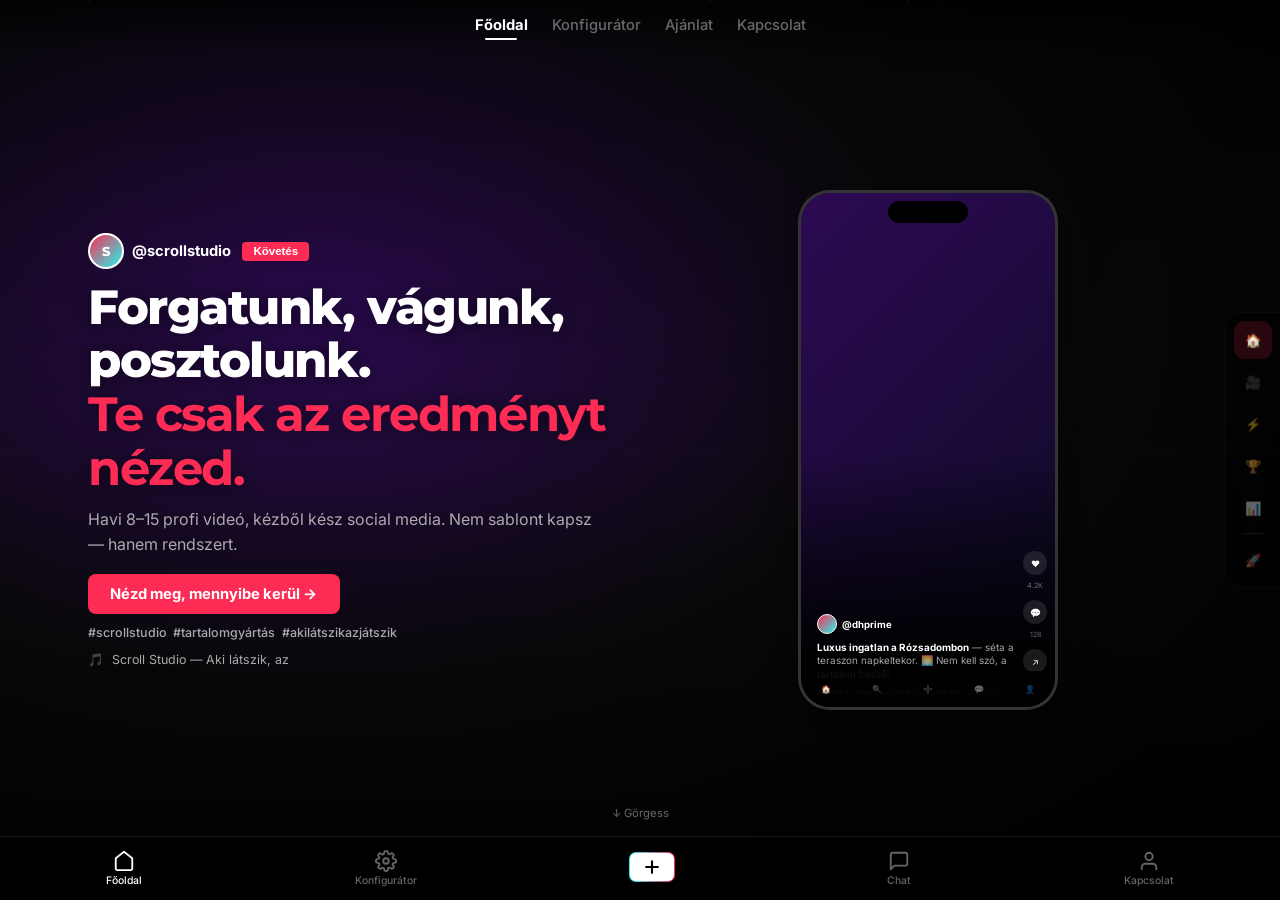
==== index.html @ 777d57e1 "Initial release — Scroll Studio TikTok-style website Full-screen vertical scroll TikTok-style UI wit" ====
<!DOCTYPE html>
<html lang="hu">
<head>
<meta charset="UTF-8">
<meta name="viewport" content="width=device-width, initial-scale=1.0, maximum-scale=1.0, user-scalable=no">
<title>Scroll Studio — Social Media Tartalomgyártás</title>
<meta name="description" content="Havi 8–15 profi videó, kézből kész social media. Nem sablont kapsz — hanem rendszert.">
<link rel="preconnect" href="https://fonts.googleapis.com">
<link href="https://fonts.googleapis.com/css2?family=Montserrat:wght@400;500;600;700;800;900&family=Inter:wght@300;400;500;600;700&display=swap" rel="stylesheet">
<link rel="stylesheet" href="/style.css">
</head>
<body>

<!-- TOP NAV -->
<div class="top-nav">
  <a class="top-tab active" href="/">Főoldal</a>
  <a class="top-tab" href="/studio/">Konfigurátor</a>
  <a class="top-tab" href="/ajanlat/">Ajánlat</a>
  <a class="top-tab" href="/kapcsolat/">Kapcsolat</a>
</div>

<!-- RIGHT NAV -->
<div class="right-nav" id="rightNav">
  <div class="rnav-item active" data-s="0" data-tip="Főoldal">🏠</div>
  <div class="rnav-item" data-s="1" data-tip="Szolgáltatások">🎥</div>
  <div class="rnav-item" data-s="2" data-tip="Hogyan működik">⚡</div>
  <div class="rnav-item" data-s="3" data-tip="Referenciák">🏆</div>
  <div class="rnav-item" data-s="4" data-tip="Számok">📊</div>
  <div class="rnav-sep"></div>
  <div class="rnav-item" data-s="5" data-tip="Indulj el">🚀</div>
</div>
<div class="rnav-tooltip" id="tooltip"></div>

<!-- FEED -->
<div class="feed" id="feed">

  <!-- HERO -->
  <div class="slide slide--hero">
    <div class="slide-bg"><div class="particles"></div></div>
    <div class="slide-content">
      <div class="text-col">
        <div class="author"><div class="author-avatar">S</div><span class="author-name">@scrollstudio</span><button class="author-follow">Követés</button></div>
        <div class="slide-text">
          <h2>Forgatunk, vágunk, posztolunk.<br><span class="hl">Te csak az eredményt nézed.</span></h2>
          <p>Havi 8–15 profi videó, kézből kész social media. Nem sablont kapsz — hanem rendszert.</p>
        </div>
        <a href="/studio/" class="slide-cta">Nézd meg, mennyibe kerül →</a>
        <div class="slide-tags"><span>#scrollstudio</span> <span>#tartalomgyártás</span> <span>#akilátszikazjátszik</span></div>
        <div class="slide-music">🎵 <div class="marquee"><span>Scroll Studio — Aki látszik, az játszik. ✨</span></div></div>
      </div>
      <div class="visual-col">
        <div class="phone-glow"></div>
        <div class="phone">
          <div class="phone-screen">
            <div class="phone-feed">
              <div class="phone-post phone-post--1">
                <div class="pp-actions"><div class="pp-action">❤️</div><div class="pp-action-count">4.2K</div><div class="pp-action">💬</div><div class="pp-action-count">128</div><div class="pp-action">↗️</div></div>
                <div class="pp-author"><div class="pp-avatar"></div><span class="pp-name">@dhprime</span></div>
                <div class="pp-text"><strong>Luxus ingatlan a Rózsadombon</strong> — séta a teraszon napkeltekor. 🌅 Nem kell szó, a tartalom beszél.</div>
                <div class="pp-tags">#ingatlan #luxuslakás #budapest #scrollstudio</div>
              </div>
              <div class="phone-post phone-post--2">
                <div class="pp-actions"><div class="pp-action">❤️</div><div class="pp-action-count">2.8K</div><div class="pp-action">💬</div><div class="pp-action-count">84</div><div class="pp-action">↗️</div></div>
                <div class="pp-author"><div class="pp-avatar"></div><span class="pp-name">@akademiaplusz</span></div>
                <div class="pp-text"><strong>Új szak indul szeptemberben!</strong> 🎓 47 jelentkező az első hónapban — a videók hozták.</div>
                <div class="pp-tags">#oktatás #felvételi #socialmedia</div>
              </div>
              <div class="phone-post phone-post--3">
                <div class="pp-actions"><div class="pp-action">❤️</div><div class="pp-action-count">5.1K</div><div class="pp-action">💬</div><div class="pp-action-count">210</div><div class="pp-action">↗️</div></div>
                <div class="pp-author"><div class="pp-avatar"></div><span class="pp-name">@scrollstudio</span></div>
                <div class="pp-text"><strong>Így készül egy heti 10 videós csomag</strong> 🎬 Forgatás reggel, vágás délután, poszt este. Rendszer.</div>
                <div class="pp-tags">#behindthescenes #tartalomgyártás</div>
              </div>
            </div>
          </div>
          <div class="phone-bar"><span class="act">🏠</span><span>🔍</span><span>➕</span><span>💬</span><span>👤</span></div>
        </div>
      </div>
    </div>
    <div class="scroll-hint"><span>↓ Görgess</span></div>
  </div>

  <!-- SERVICES -->
  <div class="slide slide--svc">
    <div class="slide-bg"><div class="particles"></div></div>
    <div class="slide-content single-col">
      <div class="text-col">
        <div class="author"><div class="author-avatar">S</div><span class="author-name">@scrollstudio</span></div>
        <div class="slide-text">
          <h2>Ami máshol 3 hét,<br><span class="hl">az nálunk 3 nap.</span></h2>
          <p>Három fókuszált szolgáltatás, egy cél: mérhető eredmény a social médiádon.</p>
        </div>
        <div class="svc-row">
          <div class="svc-card"><span class="icon">🎥</span><h4>Short-form videók</h4><p>Reels, TikTok, Shorts — havi 8–15 profi videó, kész posztolásra.</p></div>
          <div class="svc-card"><span class="icon">📱</span><h4>Social media kezelés</h4><p>Posztolás, story-k, carousel-ök, community kezelés — te nem nyúlsz hozzá.</p></div>
          <div class="svc-card"><span class="icon">📈</span><h4>Hirdetéskezelés</h4><p>Meta, Google, TikTok Ads — célzott kampányok, amik leadet hoznak, nem lájkot.</p></div>
        </div>
        <a href="/studio/" class="slide-cta">Megnézem az árakat →</a>
      </div>
    </div>
  </div>

  <!-- HOW IT WORKS -->
  <div class="slide slide--how">
    <div class="slide-bg"><div class="particles"></div></div>
    <div class="slide-content">
      <div class="text-col">
        <div class="author"><div class="author-avatar">S</div><span class="author-name">@scrollstudio</span></div>
        <div class="slide-text">
          <h2>Nem csomagot vásárolsz —<br><span class="gld">rendszert konfigurálsz.</span></h2>
          <p>Három lépés, és már dolgozunk is. Semmi felesleges kör.</p>
        </div>
        <div class="steps-list">
          <div class="step-row"><div class="step-num">1</div><div><h4>Válaszolj 5 kérdésre</h4><p>Iparág, cél, büdzsé — megértjük, mire van szükséged.</p></div></div>
          <div class="step-row"><div class="step-num">2</div><div><h4>Állítsd össze a csomagod</h4><p>Videó, platformok, extrák — az ár valós időben frissül.</p></div></div>
          <div class="step-row"><div class="step-num">3</div><div><h4>Indulunk 1 héten belül</h4><p>Kickoff, forgatás, és megy a tartalom. 24 órán belül hívunk.</p></div></div>
        </div>
        <a href="/studio/" class="slide-cta">Indulok →</a>
      </div>
      <div class="visual-col">
        <div class="phone-glow"></div>
        <div class="phone">
          <div class="phone-screen">
            <div class="phone-feed" style="animation-delay:-4s">
              <div class="phone-post phone-post--2">
                <div class="pp-author"><div class="pp-avatar"></div><span class="pp-name">@scrollstudio</span></div>
                <div class="pp-text"><strong>1. lépés:</strong> Kitöltöd a profilt — 5 kérdés, 1 perc. Mi megértjük az igényed.</div>
                <div class="pp-tags">📋 Iparág · Cél · Büdzsé</div>
              </div>
              <div class="phone-post phone-post--3">
                <div class="pp-author"><div class="pp-avatar"></div><span class="pp-name">@scrollstudio</span></div>
                <div class="pp-text"><strong>2. lépés:</strong> Összerakod a csomagod. Videó, platformok, extrák — az ár azonnal frissül.</div>
                <div class="pp-tags">⚙️ Konfigurátor · Valós idejű ár</div>
              </div>
              <div class="phone-post phone-post--1">
                <div class="pp-author"><div class="pp-avatar"></div><span class="pp-name">@scrollstudio</span></div>
                <div class="pp-text"><strong>3. lépés:</strong> Kickoff, forgatás, és 1 héten belül megy a tartalom. 24 órán belül hívunk.</div>
                <div class="pp-tags">🚀 Indulás · 1 hét</div>
              </div>
            </div>
          </div>
          <div class="phone-bar"><span class="act">🏠</span><span>🔍</span><span>➕</span><span>💬</span><span>👤</span></div>
        </div>
      </div>
    </div>
  </div>

  <!-- REFERENCES -->
  <div class="slide slide--refs">
    <div class="slide-bg"><div class="particles"></div></div>
    <div class="slide-content">
      <div class="text-col">
        <div class="author"><div class="author-avatar">S</div><span class="author-name">@scrollstudio</span></div>
        <div class="slide-text">
          <h2>Az ügyfeleink mondják,<br><span class="hl">nem mi.</span></h2>
          <p>Eredmény, nem prezentáció. Nézd meg, kivel dolgoztunk.</p>
        </div>
        <div class="refs-list">
          <div class="ref-card"><div class="name">DH Prime</div><p>Luxus ingatlan tartalom — organikus jelenlét felépítése a semmiből.</p></div>
          <div class="ref-card"><div class="name">Akadémia Plusz</div><p>Jelentkezői érdeklődés generálás social médián.</p></div>
          <div class="ref-card"><div class="name">DH Istenhegyi</div><p>Csapat pozicionálás és online jelenlét a budai piacon.</p></div>
        </div>
      </div>
      <div class="visual-col">
        <div class="phone-glow"></div>
        <div class="phone">
          <div class="phone-screen">
            <div class="phone-feed" style="animation-delay:-8s">
              <div class="phone-post phone-post--1">
                <div class="pp-actions"><div class="pp-action">❤️</div><div class="pp-action-count">3.1K</div></div>
                <div class="pp-author"><div class="pp-avatar"></div><span class="pp-name">@dhprime</span></div>
                <div class="pp-text"><strong>DH Prime</strong> — "Organikus jelenlét a semmiből. 3 hónap, 3x több elérés." 🏠✨</div>
                <div class="pp-tags">#ingatlan #eredmény #scrollstudio</div>
              </div>
              <div class="phone-post phone-post--2">
                <div class="pp-actions"><div class="pp-action">❤️</div><div class="pp-action-count">1.8K</div></div>
                <div class="pp-author"><div class="pp-avatar"></div><span class="pp-name">@akademiaplusz</span></div>
                <div class="pp-text"><strong>Akadémia Plusz</strong> — "47 jelentkező 30 nap alatt a Meta Ads kampányból." 🎓📈</div>
                <div class="pp-tags">#oktatás #lead #metaads</div>
              </div>
              <div class="phone-post phone-post--3">
                <div class="pp-actions"><div class="pp-action">❤️</div><div class="pp-action-count">2.4K</div></div>
                <div class="pp-author"><div class="pp-avatar"></div><span class="pp-name">@dhistenhegyi</span></div>
                <div class="pp-text"><strong>DH Istenhegyi</strong> — "A csapat pozicionálás teljesen átalakította a budai piacunkat." 🏢</div>
                <div class="pp-tags">#brand #pozicionálás #budapest</div>
              </div>
            </div>
          </div>
          <div class="phone-bar"><span class="act">🏠</span><span>🔍</span><span>➕</span><span>💬</span><span>👤</span></div>
        </div>
      </div>
    </div>
  </div>

  <!-- STATS -->
  <div class="slide slide--stats">
    <div class="slide-bg"><div class="particles"></div></div>
    <div class="slide-content single-col">
      <div class="text-col">
        <div class="author"><div class="author-avatar">S</div><span class="author-name">@scrollstudio</span></div>
        <div class="slide-text"><h2>Mérhető eredmény,<br><span class="hl">nem prezentáció.</span></h2></div>
        <div class="stats-row">
          <div class="stat-box"><div class="num" data-target="3" data-suffix="">0</div><div class="label">Aktív ügyfél</div></div>
          <div class="stat-box"><div class="num" data-target="50" data-suffix="+">0</div><div class="label">Legyártott videó</div></div>
          <div class="stat-box"><div class="num" data-target="3" data-suffix="">0</div><div class="label">Szolgáltatás</div></div>
          <div class="stat-box"><div class="num" data-target="6" data-suffix=" fő">0</div><div class="label">Csapat</div></div>
        </div>
        <a href="/studio/" class="slide-cta">Megnézem az árakat →</a>
      </div>
    </div>
  </div>

  <!-- CTA -->
  <div class="slide slide--cta">
    <div class="slide-bg"><div class="particles"></div></div>
    <div class="slide-content">
      <div class="text-col">
        <div class="author"><div class="author-avatar">S</div><span class="author-name">@scrollstudio</span></div>
        <div class="slide-text">
          <h2>Nézd meg mennyibe kerül<br><span class="hl">a te csomagod.</span></h2>
          <p>2 perc, 4 lépés — és megtudod, mennyibe kerül a te social media csomagod. Nem kötelez semmire.</p>
        </div>
        <div style="display:flex;gap:0.5rem;flex-wrap:wrap;margin-top:0.8rem">
          <a href="/studio/" class="slide-cta">Árajánlat 2 perc alatt →</a>
          <a href="/kapcsolat/" class="slide-cta" style="background:transparent;border:1px solid rgba(255,255,255,0.2)">Ingyenes konzultáció</a>
        </div>
        <div class="slide-tags"><span>#akilátszikazjátszik</span> <span>#konfigurátor</span> <span>#indulunk</span></div>
        <div class="slide-music">🎵 <div class="marquee"><span>Scroll Studio — Aki látszik, az játszik. ✨</span></div></div>
      </div>
      <div class="visual-col">
        <div class="phone-glow"></div>
        <div class="phone">
          <div class="phone-screen">
            <div class="phone-feed" style="animation-delay:-2s">
              <div class="phone-post phone-post--3">
                <div class="pp-actions"><div class="pp-action">❤️</div><div class="pp-action-count">8.4K</div></div>
                <div class="pp-author"><div class="pp-avatar"></div><span class="pp-name">@scrollstudio</span></div>
                <div class="pp-text"><strong>Ez lehetne a te feedet</strong> is. 🎯 Havi 8–15 profi videó, kész stratégia, mérhető eredmény.</div>
                <div class="pp-tags">#nézd_meg_az_árakat #2_perc</div>
              </div>
              <div class="phone-post phone-post--1">
                <div class="pp-author"><div class="pp-avatar"></div><span class="pp-name">@scrollstudio</span></div>
                <div class="pp-text"><strong>250 000 Ft/hó-tól</strong> — profi videók, kész social media. Nem sablont kapsz, hanem rendszert.</div>
                <div class="pp-tags">#vállalkozóbarát_ár #rendszer</div>
              </div>
              <div class="phone-post phone-post--2">
                <div class="pp-author"><div class="pp-avatar"></div><span class="pp-name">@scrollstudio</span></div>
                <div class="pp-text"><strong>Az ügyfeleink 70%-a</strong> a Növekedés csomagot választja. Te melyiket választod? ⚡</div>
                <div class="pp-tags">#konfigurátor #indulunk</div>
              </div>
            </div>
          </div>
          <div class="phone-bar"><span class="act">🏠</span><span>🔍</span><span>➕</span><span>💬</span><span>👤</span></div>
        </div>
      </div>
    </div>
  </div>

</div>

<!-- BOTTOM NAV -->
<div class="bottom-nav">
  <a class="bnav active" href="/"><svg viewBox="0 0 24 24" stroke-linecap="round" stroke-linejoin="round"><path d="M3 9l9-7 9 7v11a2 2 0 01-2 2H5a2 2 0 01-2-2z"/></svg><span>Főoldal</span></a>
  <a class="bnav" href="/studio/"><svg viewBox="0 0 24 24" stroke-linecap="round" stroke-linejoin="round"><circle cx="12" cy="12" r="3"/><path d="M19.4 15a1.65 1.65 0 00.33 1.82l.06.06a2 2 0 01-2.83 2.83l-.06-.06a1.65 1.65 0 00-1.82-.33 1.65 1.65 0 00-1 1.51V21a2 2 0 01-4 0v-.09A1.65 1.65 0 009 19.4a1.65 1.65 0 00-1.82.33l-.06.06a2 2 0 01-2.83-2.83l.06-.06A1.65 1.65 0 004.68 15a1.65 1.65 0 00-1.51-1H3a2 2 0 010-4h.09A1.65 1.65 0 004.6 9a1.65 1.65 0 00-.33-1.82l-.06-.06a2 2 0 012.83-2.83l.06.06A1.65 1.65 0 009 4.68a1.65 1.65 0 001-1.51V3a2 2 0 014 0v.09a1.65 1.65 0 001 1.51 1.65 1.65 0 001.82-.33l.06-.06a2 2 0 012.83 2.83l-.06.06A1.65 1.65 0 0019.4 9a1.65 1.65 0 001.51 1H21a2 2 0 010 4h-.09a1.65 1.65 0 00-1.51 1z"/></svg><span>Konfigurátor</span></a>
  <a class="bnav" href="/studio/"><div class="nav-create"><svg viewBox="0 0 24 24" stroke-linecap="round" stroke-linejoin="round"><line x1="12" y1="5" x2="12" y2="19"/><line x1="5" y1="12" x2="19" y2="12"/></svg></div><span></span></a>
  <a class="bnav" href="#" onclick="toggleChat();return false"><svg viewBox="0 0 24 24" stroke-linecap="round" stroke-linejoin="round"><path d="M21 15a2 2 0 01-2 2H7l-4 4V5a2 2 0 012-2h14a2 2 0 012 2z"/></svg><span>Chat</span></a>
  <a class="bnav" href="/kapcsolat/"><svg viewBox="0 0 24 24" stroke-linecap="round" stroke-linejoin="round"><path d="M20 21v-2a4 4 0 00-4-4H8a4 4 0 00-4 4v2"/><circle cx="12" cy="7" r="4"/></svg><span>Kapcsolat</span></a>
</div>

<!-- CHAT -->
<div class="chat-ov" id="chatOv">
  <div class="chat-box">
    <div class="chat-hd"><div style="display:flex;align-items:center;gap:0.5rem"><div style="width:30px;height:30px;border-radius:50%;background:linear-gradient(135deg,var(--pink),var(--cyan));display:flex;align-items:center;justify-content:center;font-weight:800;font-size:0.7rem">S</div><div><div style="font-weight:700;font-size:0.85rem">Scroll Asszisztens</div><div style="font-size:0.68rem;color:var(--text-dim)">● Online</div></div></div><button onclick="toggleChat()" style="background:none;border:none;color:var(--text-dim);font-size:1.2rem;cursor:pointer">✕</button></div>
    <div class="chat-msgs" id="cmsgs"><div class="chat-m bot"><div class="chat-b">Szia! 👋 Segítek összerakni a social media csomagodat. Mondd el, mire van szükséged!</div></div></div>
    <div class="chat-q" id="cq"><button onclick="sq('Videós tartalmat szeretnék')">🎥 Videó</button><button onclick="sq('Social media kezelést keresek')">📱 Social</button><button onclick="sq('Hirdetéskezelés érdekel')">📈 Hirdetés</button><button onclick="sq('Segíts!')">🤔 Segíts!</button></div>
    <div class="chat-input-row"><input type="text" id="ci" placeholder="Írd le, miben segíthetek..." onkeydown="if(event.key==='Enter')sm()"><button onclick="sm()"><svg width="16" height="16" viewBox="0 0 24 24" fill="none" stroke="currentColor" stroke-width="2"><line x1="22" y1="2" x2="11" y2="13"/><polygon points="22 2 15 22 11 13 2 9 22 2"/></svg></button></div>
  </div>
</div>

<script>
// Particles
document.querySelectorAll('.particles').forEach(c=>{for(let i=0;i<7;i++){const p=document.createElement('div');p.className='particle';p.style.left=Math.random()*100+'%';p.style.animationDuration=(10+Math.random()*14)+'s';p.style.animationDelay=Math.random()*12+'s';const s=1.5+Math.random()*2.5;p.style.width=p.style.height=s+'px';c.appendChild(p)}});

// Nav
const feed=document.getElementById('feed'),slides=[...document.querySelectorAll('.slide')],tooltip=document.getElementById('tooltip');
function go(i){slides[i]&&slides[i].scrollIntoView({behavior:'smooth'})}
document.querySelectorAll('.rnav-item[data-s]').forEach(el=>{el.addEventListener('click',()=>go(parseInt(el.dataset.s)))});
document.querySelectorAll('.rnav-item[data-tip]').forEach(el=>{el.addEventListener('mouseenter',()=>{const r=el.getBoundingClientRect();tooltip.textContent=el.dataset.tip;tooltip.style.top=(r.top+r.height/2-12)+'px';tooltip.style.right=(window.innerWidth-r.left+8)+'px';tooltip.style.left='auto';tooltip.classList.add('show')});el.addEventListener('mouseleave',()=>tooltip.classList.remove('show'))});
let raf=null;
feed.addEventListener('scroll',()=>{if(raf)return;raf=requestAnimationFrame(()=>{const idx=Math.round(feed.scrollTop/window.innerHeight);document.querySelectorAll('.rnav-item[data-s]').forEach(n=>n.classList.toggle('active',parseInt(n.dataset.s)===idx));raf=null})},{passive:true});

// Counters
const cObs=new IntersectionObserver(es=>{es.forEach(e=>{if(e.isIntersecting){const el=e.target,t=parseFloat(el.dataset.target),s=el.dataset.suffix||'',d=1500,st=performance.now();(function tick(n){const p=Math.min((n-st)/d,1);el.textContent=Math.floor((1-Math.pow(1-p,4))*t)+s;if(p<1)requestAnimationFrame(tick)})(st);cObs.unobserve(el)}})},{threshold:0.5,root:feed});
document.querySelectorAll('.num[data-target]').forEach(e=>cObs.observe(e));

// Chat
function toggleChat(){document.getElementById('chatOv').classList.toggle('open')}
const cmsgs=document.getElementById('cmsgs');let cs=0;
function am(t,tp){const d=document.createElement('div');d.className='chat-m '+tp;d.innerHTML='<div class="chat-b">'+t+'</div>';cmsgs.appendChild(d);cmsgs.scrollTop=cmsgs.scrollHeight}
function br(t){setTimeout(()=>am(t,'bot'),600)}
function setQ(bs){setTimeout(()=>{document.getElementById('cq').innerHTML=bs.map(b=>`<button onclick="sq('${b.replace(/'/g,"\\'")}')">${b}</button>`).join('')},700)}
function sq(t){am(t,'usr');pc(t)}
function sm(){const v=document.getElementById('ci').value.trim();if(!v)return;document.getElementById('ci').value='';am(v,'usr');pc(v)}
function pc(m){const l=m.toLowerCase();
if(cs===0){cs=1;br('Melyik iparágban dolgozol? 🎯');setQ(['Ingatlan','Szépség','Vendéglátás','Fitness','Webshop','Szolgáltató']);return}
if(cs===1){cs=2;br(m+' — szuper! Mi a legfontosabb célod most?');setQ(['Több ügyfelet','Brand építés','Értékesítés']);return}
if(cs===2){cs=3;br('Milyen havi büdzséban gondolkozol?');setQ(['250K alatt','250–400K','400K felett']);return}
if(cs===3){cs=4;if(l.includes('alatt'))br('🎥 <strong>Alap</strong>: 8 videó/hó — <strong>250 000 Ft/hó</strong>.');else if(l.includes('felett'))br('🎥 <strong>Pro/Ultra</strong>: 12–15 videó/hó — <strong>400–500K Ft/hó</strong>.');else br('🎥 <strong>Standard</strong>: 10 videó/hó — <strong>320 000 Ft/hó</strong>.');setQ(['Konfigurátor megnyitása','Visszahívást kérek']);return}
if(cs>=4){if(l.includes('konfigurátor')||l.includes('megnyit')){toggleChat();window.location.href='/studio/'}else if(l.includes('visszahív')){toggleChat();window.location.href='/kapcsolat/'}else{br('Válaszd ki! 👇');setQ(['Konfigurátor megnyitása','Visszahívást kérek'])}}}
</script>
</body>
</html>
---- style.css ----
/* ============================================
   SCROLL STUDIO — TikTok-style UI (shared)
   ============================================ */

*, *::before, *::after { margin: 0; padding: 0; box-sizing: border-box; }

:root {
  --bg: #000; --surface: #121212; --border: rgba(255,255,255,0.08);
  --text: #fff; --text-sec: rgba(255,255,255,0.65); --text-dim: rgba(255,255,255,0.4);
  --pink: #FE2C55; --cyan: #25F4EE; --gold: #C8A96E;
  --font: 'Inter', sans-serif; --font-d: 'Montserrat', sans-serif;
}

html { background: #000; color: #fff; font-family: var(--font); overflow: hidden; height: 100%; color-scheme: dark; }
body { height: 100%; overflow: hidden; }
::selection { background: var(--pink); color: #fff; }

/* Feed */
.feed { height: 100vh; overflow-y: scroll; scroll-snap-type: y mandatory; -webkit-overflow-scrolling: touch; scrollbar-width: none; }
.feed::-webkit-scrollbar { display: none; }

/* Slide */
.slide { height: 100vh; width: 100%; position: relative; scroll-snap-align: start; display: flex; align-items: center; justify-content: center; overflow: hidden; will-change: scroll-position; }
.slide--cfg, .slide--contact { overflow-y: auto; overflow-x: hidden; align-items: flex-start; scrollbar-width: none; }
.slide--cfg::-webkit-scrollbar, .slide--contact::-webkit-scrollbar { display: none; }
.slide-bg { position: absolute; inset: 0; z-index: 0; }
.slide-bg::after { content: ''; position: absolute; inset: 0; background: linear-gradient(to top, rgba(0,0,0,0.6) 0%, rgba(0,0,0,0.15) 30%, transparent 50%, rgba(0,0,0,0.3) 100%); }

/* Backgrounds */
.slide--hero .slide-bg    { background: radial-gradient(ellipse at 25% 35%, #2d0a54 0%, #0a0a0a 45%, #000 100%); }
.slide--svc .slide-bg     { background: radial-gradient(ellipse at 75% 55%, #0a2040 0%, #000 50%); }
.slide--how .slide-bg     { background: radial-gradient(ellipse at 50% 25%, #2a1800 0%, #000 50%); }
.slide--refs .slide-bg    { background: radial-gradient(ellipse at 25% 65%, #0a2010 0%, #000 50%); }
.slide--stats .slide-bg   { background: radial-gradient(ellipse at 65% 45%, #250030 0%, #000 50%); }
.slide--cfg .slide-bg     { background: radial-gradient(ellipse at 40% 50%, #0c0c28 0%, #000 55%); }
.slide--contact .slide-bg { background: radial-gradient(ellipse at 55% 45%, #2a0a00 0%, #000 50%); }
.slide--cta .slide-bg     { background: radial-gradient(ellipse at 50% 50%, #200a00 0%, #000 60%); }

/* SVG illustrations */
.slide-svg { position: absolute; z-index: 0; opacity: 0.12; pointer-events: none; }
.svg-stepnum { top: 50%; right: 5%; transform: translateY(-50%); font-family: var(--font-d); font-weight: 900; font-size: 25rem; line-height: 1; color: rgba(255,255,255,0.05); pointer-events: none; z-index: 0; position: absolute; }
.svg-envelope { top: 10%; right: 5%; width: 300px; height: 250px; animation: svgFloat 8s ease-in-out infinite; animation-delay: -4s; }

@keyframes svgFloat { 0%,100%{transform:translateY(0)} 50%{transform:translateY(-15px)} }
@keyframes svgPulse { 0%,100%{opacity:0.07} 50%{opacity:0.12} }
.draw-line { stroke-dasharray: 300; stroke-dashoffset: 300; animation: drawIn 2s ease forwards; }
@keyframes drawIn { to{stroke-dashoffset:0} }

/* Particles */
.particles { position: absolute; inset: 0; overflow: hidden; z-index: 0; }
.particle { position: absolute; border-radius: 50%; background: rgba(255,255,255,0.15); animation: pfloat linear infinite; will-change: transform; }
@keyframes pfloat { 0%{transform:translateY(100vh) scale(0);opacity:0} 10%{opacity:1} 90%{opacity:1} 100%{transform:translateY(-10vh) scale(1);opacity:0} }

/* Content — two column layout */
.slide-content { position: relative; z-index: 2; padding: 3rem; width: 100%; max-width: 1200px; display: grid; grid-template-columns: 1fr 1fr; gap: 3rem; align-items: center; }
.slide-content .text-col { }
.slide-content .visual-col svg { width: 100%; max-width: 380px; height: auto; opacity: 0.5; filter: drop-shadow(0 0 40px rgba(254,44,85,0.1)); }

/* ===== PHONE MOCKUP ===== */
.phone {
  width: 260px;
  height: 520px;
  border-radius: 32px;
  border: 3px solid rgba(255,255,255,0.15);
  background: #111;
  position: relative;
  overflow: hidden;
  box-shadow: 0 20px 60px rgba(0,0,0,0.5), inset 0 0 0 1px rgba(255,255,255,0.05);
  flex-shrink: 0;
}

.phone::before {
  content: '';
  position: absolute;
  top: 8px;
  left: 50%;
  transform: translateX(-50%);
  width: 80px;
  height: 22px;
  background: #000;
  border-radius: 12px;
  z-index: 10;
}

.phone-screen {
  position: absolute;
  top: 0; left: 0; right: 0; bottom: 0;
  overflow: hidden;
  border-radius: 29px;
}

/* Scrolling feed inside phone */
.phone-feed {
  display: flex;
  flex-direction: column;
  animation: phoneFeedScroll 12s ease-in-out infinite;
}

@keyframes phoneFeedScroll {
  0%, 20%  { transform: translateY(0); }
  30%, 50% { transform: translateY(-33.33%); }
  60%, 80% { transform: translateY(-66.66%); }
  90%, 100% { transform: translateY(0); }
}

.phone-post {
  min-height: 520px;
  padding: 2.5rem 1rem 1rem;
  display: flex;
  flex-direction: column;
  justify-content: flex-end;
  position: relative;
}

.phone-post--1 { background: linear-gradient(to top, #000 10%, transparent 50%), linear-gradient(135deg, #2d0a54, #0a0a20); }
.phone-post--2 { background: linear-gradient(to top, #000 10%, transparent 50%), linear-gradient(135deg, #0a2040, #000a1a); }
.phone-post--3 { background: linear-gradient(to top, #000 10%, transparent 50%), linear-gradient(135deg, #1a1000, #0a0800); }

.phone-post .pp-author {
  display: flex;
  align-items: center;
  gap: 0.3rem;
  margin-bottom: 0.4rem;
}

.phone-post .pp-avatar {
  width: 20px; height: 20px; border-radius: 50%;
  background: linear-gradient(135deg, var(--pink), var(--cyan));
  border: 1.5px solid #fff;
}

.phone-post .pp-name { font-size: 0.6rem; font-weight: 700; }

.phone-post .pp-text { font-size: 0.62rem; color: var(--text-sec); line-height: 1.4; margin-bottom: 0.3rem; }
.phone-post .pp-text strong { color: #fff; }

.phone-post .pp-tags { font-size: 0.52rem; color: var(--text-dim); }

.phone-post .pp-actions {
  position: absolute;
  right: 0.5rem;
  bottom: 2.5rem;
  display: flex;
  flex-direction: column;
  gap: 0.6rem;
  align-items: center;
}

.phone-post .pp-action {
  width: 24px; height: 24px; border-radius: 50%;
  background: rgba(255,255,255,0.1);
  display: flex; align-items: center; justify-content: center;
  font-size: 0.55rem;
}

.phone-post .pp-action-count { font-size: 0.45rem; color: var(--text-dim); margin-top: -0.2rem; }

/* Phone bottom bar */
.phone-bar {
  position: absolute;
  bottom: 0; left: 0; right: 0;
  height: 36px;
  background: rgba(0,0,0,0.9);
  display: flex;
  justify-content: space-around;
  align-items: center;
  z-index: 5;
}

.phone-bar span {
  font-size: 0.5rem;
  color: var(--text-dim);
}

.phone-bar span.act { color: #fff; }

/* Glow behind phone */
.phone-glow {
  position: absolute;
  width: 300px; height: 300px;
  border-radius: 50%;
  background: radial-gradient(circle, rgba(254,44,85,0.08) 0%, transparent 70%);
  top: 50%; left: 50%;
  transform: translate(-50%, -50%);
  z-index: -1;
  filter: blur(40px);
}

.slide-content .visual-col { display: flex; align-items: center; justify-content: center; position: relative; }

/* Single column fallback when no visual */
.slide-content.single-col { grid-template-columns: 1fr; max-width: 1000px; }
.slide-content.single-col .text-col { text-align: left; }

.stat-box { text-align: center; }
.author { display: flex; align-items: center; gap: 0.5rem; margin-bottom: 0.7rem; }
.author-avatar { width: 36px; height: 36px; border-radius: 50%; background: linear-gradient(135deg, var(--pink), var(--cyan)); display: flex; align-items: center; justify-content: center; font-family: var(--font-d); font-weight: 800; font-size: 0.8rem; border: 2px solid #fff; }
.author-name { font-weight: 700; font-size: 0.92rem; }
.author-follow { padding: 0.2rem 0.7rem; border-radius: 4px; background: var(--pink); color: #fff; font-size: 0.72rem; font-weight: 700; border: none; cursor: pointer; margin-left: 0.2rem; transition: transform 0.2s; }
.author-follow:hover { transform: scale(1.05); }
.slide-text h2 { font-family: var(--font-d); font-size: clamp(1.8rem, 5.5vw, 3rem); font-weight: 800; line-height: 1.12; letter-spacing: -0.03em; margin-bottom: 0.7rem; text-shadow: 0 2px 20px rgba(0,0,0,0.6); }
.slide-text p { font-size: 1rem; color: var(--text-sec); line-height: 1.6; max-width: 520px; text-shadow: 0 1px 10px rgba(0,0,0,0.5); }
.hl { color: var(--pink); font-weight: 700; }
.gld { color: var(--gold); font-weight: 700; }
.slide-cta { display: inline-flex; align-items: center; gap: 0.4rem; margin-top: 1rem; padding: 0.7rem 1.4rem; border-radius: 8px; background: var(--pink); color: #fff; font-size: 0.92rem; font-weight: 700; text-decoration: none; transition: all 0.3s; cursor: pointer; }
.slide-cta:hover { transform: translateY(-2px); box-shadow: 0 6px 20px rgba(254,44,85,0.4); }
.slide-tags { display: flex; gap: 0.4rem; flex-wrap: wrap; margin-top: 0.7rem; }
.slide-tags span { font-size: 0.78rem; color: var(--text-sec); font-weight: 500; }
.slide-music { display: flex; align-items: center; gap: 0.5rem; margin-top: 0.7rem; font-size: 0.78rem; color: var(--text-sec); }
.marquee { overflow: hidden; white-space: nowrap; width: 180px; }
.marquee span { display: inline-block; animation: marquee 10s linear infinite; }
@keyframes marquee { 0%{transform:translateX(100%)} 100%{transform:translateX(-100%)} }

/* Service cards, steps, refs, stats */
.svc-row { display: flex; gap: 0.8rem; margin-top: 1.2rem; overflow-x: auto; padding-bottom: 0.5rem; scrollbar-width: none; flex-wrap: wrap; }
.svc-row::-webkit-scrollbar { display: none; }
.svc-card { flex: 1 1 180px; min-width: 160px; padding: 1.2rem; border-radius: 14px; background: rgba(255,255,255,0.06); backdrop-filter: blur(20px); border: 1px solid rgba(255,255,255,0.08); cursor: pointer; transition: all 0.3s; }
.svc-card:hover { background: rgba(255,255,255,0.1); transform: translateY(-3px); }
.svc-card .icon { font-size: 1.8rem; margin-bottom: 0.6rem; display: block; }
.svc-card h4 { font-family: var(--font-d); font-size: 0.95rem; font-weight: 700; margin-bottom: 0.3rem; }
.svc-card p { font-size: 0.82rem; color: var(--text-sec); line-height: 1.5; }
.steps-list { margin-top: 1.2rem; display: flex; flex-direction: column; gap: 0.9rem; }
.step-row { display: flex; align-items: flex-start; gap: 0.8rem; }
.step-num { width: 36px; height: 36px; border-radius: 50%; background: var(--pink); display: flex; align-items: center; justify-content: center; font-family: var(--font-d); font-size: 0.85rem; font-weight: 800; flex-shrink: 0; }
.step-row h4 { font-size: 1.05rem; font-weight: 700; margin-bottom: 0.15rem; }
.step-row p { font-size: 0.9rem; color: var(--text-sec); line-height: 1.5; }
.refs-list { margin-top: 1.2rem; display: flex; flex-direction: column; gap: 0.6rem; }
.ref-card { padding: 1rem 1.2rem; border-radius: 12px; background: rgba(255,255,255,0.05); border: 1px solid rgba(255,255,255,0.06); transition: all 0.3s; }
.ref-card:hover { background: rgba(255,255,255,0.08); }
.ref-card .name { font-weight: 700; font-size: 1rem; color: var(--gold); margin-bottom: 0.25rem; }
.ref-card p { font-size: 0.9rem; color: var(--text-sec); font-style: italic; line-height: 1.5; }
.stats-row { display: grid; grid-template-columns: repeat(4, 1fr); gap: 2rem; margin-top: 1.5rem; }
.stat-box .num { font-family: var(--font-d); font-size: clamp(2.5rem, 6vw, 3.5rem); font-weight: 800; background: linear-gradient(135deg, var(--pink), var(--cyan)); -webkit-background-clip: text; -webkit-text-fill-color: transparent; background-clip: text; line-height: 1; }
.stat-box .label { font-size: 0.88rem; color: var(--text-sec); margin-top: 0.2rem; }

/* Right nav */
.right-nav { position: fixed; right: 0; top: 50%; transform: translateY(-50%); z-index: 101; display: flex; flex-direction: column; align-items: center; gap: 0.25rem; padding: 0.5rem; background: rgba(0,0,0,0.35); backdrop-filter: blur(16px); border-radius: 16px 0 0 16px; border: 1px solid rgba(255,255,255,0.04); border-right: none; }
.rnav-item { width: 38px; height: 38px; border-radius: 10px; display: flex; align-items: center; justify-content: center; cursor: pointer; transition: all 0.3s; color: var(--text-dim); font-size: 0.82rem; }
.rnav-item:hover { background: rgba(255,255,255,0.08); color: #fff; }
.rnav-item.active { background: rgba(254,44,85,0.15); color: var(--pink); }
.rnav-sep { width: 22px; height: 1px; background: var(--border); margin: 0.15rem 0; }
.rnav-tooltip { position: fixed; background: rgba(0,0,0,0.9); color: #fff; font-size: 0.72rem; font-weight: 600; padding: 0.25rem 0.6rem; border-radius: 6px; white-space: nowrap; pointer-events: none; z-index: 200; opacity: 0; transition: opacity 0.2s; }
.rnav-tooltip.show { opacity: 1; }

/* Top nav */
.top-nav { position: fixed; top: 0; left: 0; right: 0; z-index: 100; display: flex; justify-content: center; align-items: center; gap: 1.5rem; padding: 1rem 1.5rem 0.8rem; background: linear-gradient(to bottom, rgba(0,0,0,0.65), transparent); }
.top-tab { font-size: 0.92rem; font-weight: 500; color: var(--text-dim); cursor: pointer; transition: all 0.3s; position: relative; padding-bottom: 0.4rem; text-decoration: none; }
.top-tab.active { color: #fff; font-weight: 700; }
.top-tab.active::after { content: ''; position: absolute; bottom: 0; left: 20%; right: 20%; height: 2.5px; background: #fff; border-radius: 2px; }

/* Bottom nav */
.bottom-nav { position: fixed; bottom: 0; left: 0; right: 0; z-index: 100; display: flex; justify-content: space-around; align-items: center; padding: 0.5rem 0 calc(0.5rem + env(safe-area-inset-bottom)); background: var(--bg); border-top: 1px solid var(--border); }
.bnav { display: flex; flex-direction: column; align-items: center; gap: 0.15rem; cursor: pointer; padding: 0.3rem 0.8rem; text-decoration: none; }
.bnav svg { width: 22px; height: 22px; stroke: var(--text-dim); fill: none; stroke-width: 2; transition: stroke 0.3s; }
.bnav span { font-size: 0.65rem; color: var(--text-dim); font-weight: 500; transition: color 0.3s; }
.bnav.active svg { stroke: #fff; }
.bnav.active span { color: #fff; }
.nav-create { width: 44px; height: 28px; border-radius: 6px; position: relative; background: #fff; display: flex; align-items: center; justify-content: center; }
.nav-create::before { content: ''; position: absolute; inset: -1px; border-radius: 7px; background: linear-gradient(90deg, var(--cyan), var(--pink)); z-index: -1; }
.nav-create svg { width: 20px; height: 20px; stroke: #000; stroke-width: 2.5; }
.scroll-hint { position: absolute; bottom: 5rem; left: 50%; transform: translateX(-50%); z-index: 3; display: flex; flex-direction: column; align-items: center; gap: 0.2rem; animation: bounce 2s infinite; }
.scroll-hint span { font-size: 0.7rem; color: var(--text-dim); }
@keyframes bounce { 0%,100%{transform:translateX(-50%) translateY(0)} 50%{transform:translateX(-50%) translateY(6px)} }

/* Configurator */
.cfg-content { position: relative; z-index: 2; padding: 3.5rem 3.5rem 9rem; width: 100%; max-width: 900px; margin: 0 auto; overflow-y: auto; max-height: none; scrollbar-width: none; }
.cfg-content::-webkit-scrollbar { display: none; }
.cfg-label { font-size: 0.78rem; text-transform: uppercase; letter-spacing: 0.15em; color: var(--pink); font-weight: 600; margin-bottom: 0.6rem; }
.cfg-title { font-family: var(--font-d); font-size: clamp(1.5rem, 4vw, 2.2rem); font-weight: 800; margin-bottom: 0.5rem; line-height: 1.15; }
.cfg-desc { font-size: 0.95rem; color: var(--text-sec); line-height: 1.55; margin-bottom: 1.4rem; max-width: 480px; }
.opts { display: grid; grid-template-columns: 1fr 1fr; gap: 0.6rem; }
.opt { padding: 1.2rem; border-radius: 12px; background: rgba(255,255,255,0.05); border: 1.5px solid rgba(255,255,255,0.06); cursor: pointer; transition: all 0.3s; position: relative; }
.opt:hover { border-color: rgba(255,255,255,0.15); }
.opt.sel { border-color: var(--pink); background: rgba(254,44,85,0.08); }
.opt .tag { position: absolute; top: -7px; right: 10px; background: var(--pink); color: #fff; font-size: 0.62rem; font-weight: 700; padding: 2px 6px; border-radius: 3px; text-transform: uppercase; }
.opt h4 { font-family: var(--font-d); font-size: 1.05rem; font-weight: 700; }
.opt .pr { color: var(--gold); font-family: var(--font-d); font-weight: 700; font-size: 1.1rem; margin-top: 0.15rem; }
.opt .dt { font-size: 0.82rem; color: var(--text-sec); margin-top: 0.2rem; }
.tones { display: grid; grid-template-columns: 1fr 1fr; gap: 0.6rem; }
.tone { padding: 1rem; border-radius: 12px; background: rgba(255,255,255,0.05); border: 1.5px solid rgba(255,255,255,0.06); cursor: pointer; transition: all 0.3s; text-align: center; }
.tone:hover { border-color: rgba(255,255,255,0.15); }
.tone.sel { border-color: var(--pink); background: rgba(254,44,85,0.08); }
.tone .em { font-size: 1.6rem; margin-bottom: 0.35rem; display: block; }
.tone h4 { font-family: var(--font-d); font-size: 0.88rem; font-weight: 700; margin-bottom: 0.15rem; }
.tone p { font-size: 0.73rem; color: var(--text-sec); line-height: 1.35; }
.cbg { margin-bottom: 1.2rem; }
.cbg-title { font-family: var(--font-d); font-size: 0.75rem; font-weight: 700; color: var(--pink); margin-bottom: 0.45rem; text-transform: uppercase; letter-spacing: 0.08em; }
.cbi { display: flex; align-items: center; justify-content: space-between; padding: 0.75rem 1rem; border-radius: 8px; background: rgba(255,255,255,0.04); border: 1px solid rgba(255,255,255,0.05); margin-bottom: 0.35rem; cursor: pointer; transition: all 0.25s; font-size: 0.85rem; }
.cbi:hover { border-color: rgba(255,255,255,0.12); }
.cbi.chk { border-color: var(--pink); background: rgba(254,44,85,0.06); }
.cbi .bx { width: 16px; height: 16px; border-radius: 4px; border: 1.5px solid rgba(255,255,255,0.15); flex-shrink: 0; margin-right: 0.7rem; display: flex; align-items: center; justify-content: center; transition: all 0.25s; }
.cbi.chk .bx { background: var(--pink); border-color: var(--pink); }
.cbi.chk .bx::after { content: '✓'; color: #fff; font-size: 0.62rem; font-weight: 700; }
.cbi .bl { flex: 1; }
.cbi .bl small { display: block; color: var(--text-dim); font-size: 0.72rem; }
.cbi .bp { color: var(--gold); font-weight: 600; font-size: 0.8rem; white-space: nowrap; margin-left: 0.4rem; }
.cbi.inc .bp { color: var(--text-dim); }
.strats { display: grid; grid-template-columns: 1fr 1fr; gap: 0.6rem; }
.strat { padding: 1.1rem; border-radius: 12px; background: rgba(255,255,255,0.05); border: 1.5px solid rgba(255,255,255,0.06); cursor: pointer; transition: all 0.3s; }
.strat:hover { border-color: rgba(255,255,255,0.15); }
.strat.sel { border-color: var(--pink); background: rgba(254,44,85,0.08); }
.strat .em { font-size: 1.3rem; margin-bottom: 0.5rem; display: block; }
.strat h4 { font-family: var(--font-d); font-size: 0.92rem; font-weight: 700; margin-bottom: 0.2rem; }
.strat p { font-size: 0.75rem; color: var(--text-sec); line-height: 1.35; }
.strat .bon { color: var(--gold); font-size: 0.75rem; font-weight: 600; margin-top: 0.35rem; display: block; }
.sum-bar { position: fixed; bottom: 3rem; left: 0; right: 0; z-index: 50; padding: 0.75rem 1.5rem; background: rgba(0,0,0,0.9); backdrop-filter: blur(20px); border-top: 1px solid rgba(255,255,255,0.08); display: flex; justify-content: space-between; align-items: center; }
.sum-label { font-size: 0.72rem; color: var(--text-dim); }
.sum-price { font-family: var(--font-d); font-weight: 800; font-size: 1.15rem; }
.sum-price span { background: linear-gradient(135deg, var(--pink), var(--cyan)); -webkit-background-clip: text; -webkit-text-fill-color: transparent; background-clip: text; }
.sum-btn { padding: 0.6rem 1.3rem; border-radius: 8px; background: var(--pink); color: #fff; border: none; font-family: var(--font); font-size: 0.85rem; font-weight: 700; cursor: pointer; transition: all 0.3s; }
.sum-btn:hover { box-shadow: 0 6px 20px rgba(254,44,85,0.4); }

/* Forms */
.fg { display: grid; grid-template-columns: 1fr 1fr; gap: 0.6rem; }
.ff { display: flex; flex-direction: column; gap: 0.2rem; }
.ff.full { grid-column: 1 / -1; }
.ff label { font-size: 0.72rem; font-weight: 600; color: var(--text-dim); text-transform: uppercase; letter-spacing: 0.05em; }
.ff input, .ff select, .ff textarea { padding: 0.65rem 0.85rem; border-radius: 8px; background: rgba(255,255,255,0.05); border: 1px solid rgba(255,255,255,0.08); color: #fff; font-family: var(--font); font-size: 0.85rem; outline: none; transition: border-color 0.3s; }
.ff input:focus, .ff select:focus, .ff textarea:focus { border-color: var(--pink); }
.ff select { appearance: none; -webkit-appearance: none; background-image: url("data:image/svg+xml,%3Csvg xmlns='http://www.w3.org/2000/svg' width='12' height='12' viewBox='0 0 12 12'%3E%3Cpath fill='%23888' d='M6 8L1 3h10z'/%3E%3C/svg%3E"); background-repeat: no-repeat; background-position: right 0.8rem center; padding-right: 2rem; color-scheme: dark; }
.ff select option { background: #1a1a2e; color: #fff; padding: 0.5rem; }
.ff select::-ms-expand { display: none; }
.ff textarea { resize: vertical; min-height: 60px; }
.form-submit { margin-top: 0.8rem; padding: 0.85rem; background: var(--pink); color: #fff; border: none; border-radius: 8px; font-family: var(--font); font-size: 0.9rem; font-weight: 700; cursor: pointer; width: 100%; transition: all 0.3s; }
.form-submit:hover { box-shadow: 0 8px 24px rgba(254,44,85,0.4); }

/* Chat */
.chat-ov { position: fixed; inset: 0; z-index: 200; background: rgba(0,0,0,0.6); backdrop-filter: blur(8px); display: none; align-items: flex-end; justify-content: center; }
.chat-ov.open { display: flex; }
.chat-box { width: 100%; max-width: 420px; height: 65vh; background: var(--surface); border-radius: 20px 20px 0 0; display: flex; flex-direction: column; overflow: hidden; animation: slideUp 0.3s ease; }
@keyframes slideUp { from{transform:translateY(100%)} to{transform:translateY(0)} }
.chat-hd { padding: 0.8rem 1rem; display: flex; justify-content: space-between; align-items: center; border-bottom: 1px solid var(--border); }
.chat-msgs { flex: 1; overflow-y: auto; padding: 0.8rem; display: flex; flex-direction: column; gap: 0.5rem; }
.chat-m { max-width: 85%; }
.chat-m.bot { align-self: flex-start; }
.chat-m.usr { align-self: flex-end; }
.chat-b { padding: 0.65rem 0.85rem; border-radius: 14px; font-size: 0.84rem; line-height: 1.5; }
.chat-m.bot .chat-b { background: rgba(255,255,255,0.06); border-bottom-left-radius: 4px; }
.chat-m.usr .chat-b { background: var(--pink); border-bottom-right-radius: 4px; }
.chat-q { padding: 0.5rem 0.8rem; display: flex; gap: 0.3rem; flex-wrap: wrap; border-top: 1px solid var(--border); }
.chat-q button { padding: 0.28rem 0.6rem; border-radius: 100px; border: 1px solid var(--border); background: none; color: var(--text-sec); font-size: 0.72rem; cursor: pointer; font-family: var(--font); transition: all 0.3s; }
.chat-q button:hover { border-color: var(--pink); color: var(--pink); background: rgba(254,44,85,0.06); }
.chat-input-row { display: flex; gap: 0.4rem; padding: 0.6rem 0.8rem; border-top: 1px solid var(--border); background: var(--bg); }
.chat-input-row input { flex: 1; padding: 0.55rem 0.75rem; border-radius: 10px; border: 1px solid var(--border); background: var(--surface); color: #fff; font-family: var(--font); font-size: 0.82rem; outline: none; }
.chat-input-row input:focus { border-color: var(--pink); }
.chat-input-row button { width: 36px; height: 36px; border-radius: 10px; border: none; background: var(--pink); color: #fff; cursor: pointer; display: flex; align-items: center; justify-content: center; flex-shrink: 0; transition: all 0.3s; }
.chat-input-row button:hover { box-shadow: 0 4px 12px rgba(254,44,85,0.4); }

/* Responsive */
@media (max-width: 768px) {
  .slide-content { grid-template-columns: 1fr; gap: 1rem; padding: 1.5rem; }
  .slide-content .visual-col { display: none !important; }
  .cfg-content { padding: 3rem 1.5rem 10rem; max-width: 100%; }
  .stats-row { grid-template-columns: repeat(2, 1fr); }
}
@media (max-width: 480px) { .opts, .tones, .strats, .fg { grid-template-columns: 1fr; } .right-nav { display: none; } }
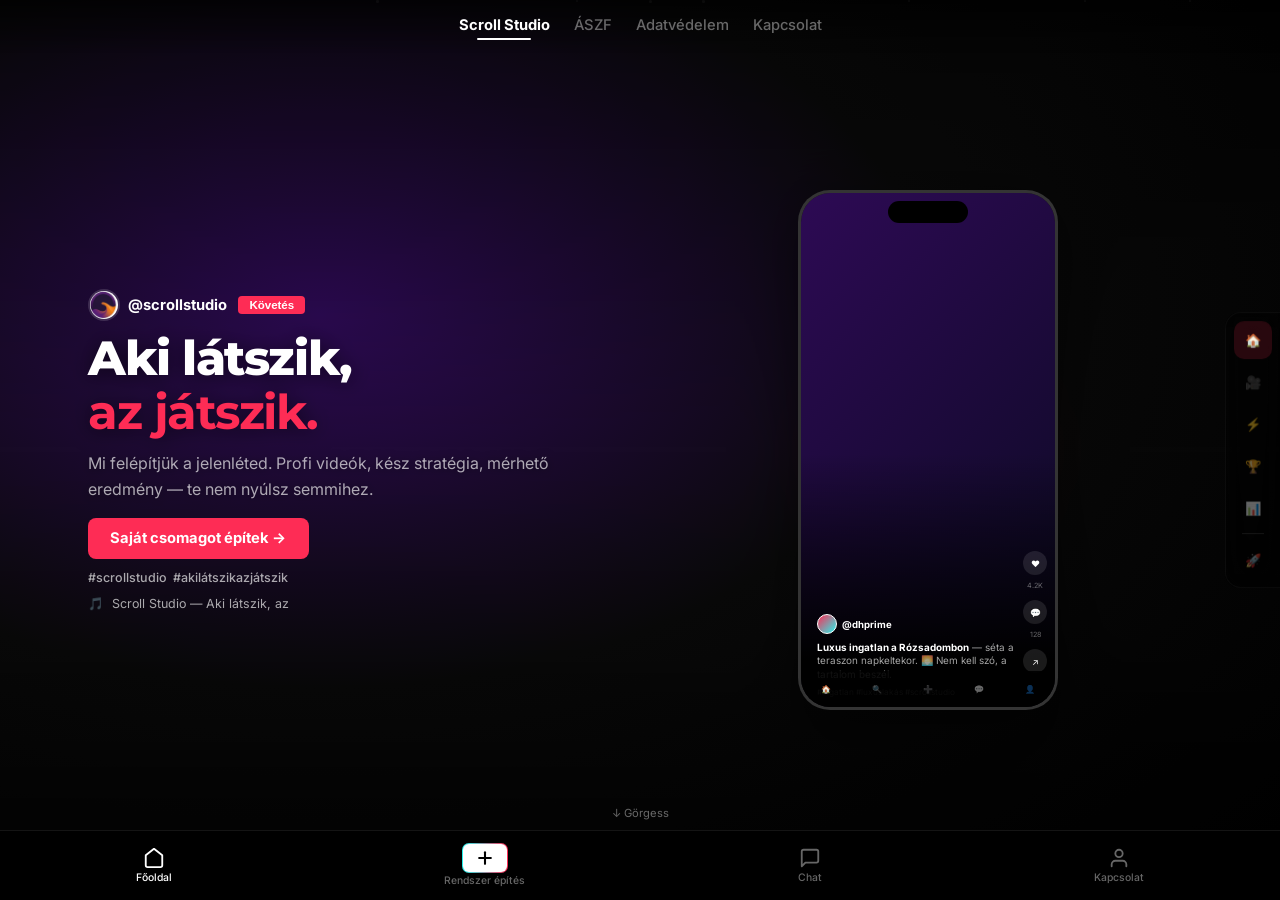
==== commit f3820e65: "CRO overhaul — positioning, copy, navigation, cookie banner - Hero: "Aki látszik, az játszik." + log" ====
--- a/index.html
+++ b/index.html
@@ -3,28 +3,41 @@
 <head>
 <meta charset="UTF-8">
 <meta name="viewport" content="width=device-width, initial-scale=1.0, maximum-scale=1.0, user-scalable=no">
-<title>Scroll Studio — Social Media Tartalomgyártás</title>
-<meta name="description" content="Havi 8–15 profi videó, kézből kész social media. Nem sablont kapsz — hanem rendszert.">
+<title>Scroll Studio — Aki látszik, az játszik.</title>
+<meta name="description" content="Mi felépítjük a jelenléted. 1000+ videó, több millió elérés. Profi social media rendszer, ami helyetted dolgozik.">
 <link rel="preconnect" href="https://fonts.googleapis.com">
 <link href="https://fonts.googleapis.com/css2?family=Montserrat:wght@400;500;600;700;800;900&family=Inter:wght@300;400;500;600;700&display=swap" rel="stylesheet">
 <link rel="stylesheet" href="/style.css">
+<style>
+/* Cookie banner */
+.cookie-banner { position: fixed; bottom: 3.5rem; left: 1rem; right: 1rem; z-index: 150; max-width: 480px; padding: 1.2rem 1.5rem; background: rgba(18,18,18,0.95); backdrop-filter: blur(20px); border: 1px solid var(--border); border-radius: 14px; display: none; animation: slideUp 0.4s ease; }
+.cookie-banner.show { display: block; }
+.cookie-banner p { font-size: 0.82rem; color: var(--text-sec); line-height: 1.5; margin-bottom: 0.8rem; }
+.cookie-banner a { color: var(--cyan); text-decoration: none; }
+.cookie-btns { display: flex; gap: 0.5rem; }
+.cookie-accept { padding: 0.5rem 1.2rem; border-radius: 8px; background: var(--pink); color: #fff; border: none; font-family: var(--font); font-size: 0.82rem; font-weight: 600; cursor: pointer; }
+.cookie-reject { padding: 0.5rem 1.2rem; border-radius: 8px; background: transparent; color: var(--text-sec); border: 1px solid var(--border); font-family: var(--font); font-size: 0.82rem; font-weight: 500; cursor: pointer; }
+/* Logo in author bar */
+.author-logo { width: 32px; height: 32px; border-radius: 50%; object-fit: cover; border: 2px solid rgba(255,255,255,0.15); }
+@keyframes slideUp { from{transform:translateY(100%);opacity:0} to{transform:translateY(0);opacity:1} }
+</style>
 </head>
 <body>
 
-<!-- TOP NAV -->
+<!-- TOP NAV — only secondary links -->
 <div class="top-nav">
-  <a class="top-tab active" href="/">Főoldal</a>
-  <a class="top-tab" href="/studio/">Konfigurátor</a>
-  <a class="top-tab" href="/ajanlat/">Ajánlat</a>
+  <a class="top-tab active" href="/">Scroll Studio</a>
+  <a class="top-tab" href="/aszf/">ÁSZF</a>
+  <a class="top-tab" href="/adatvedelem/">Adatvédelem</a>
   <a class="top-tab" href="/kapcsolat/">Kapcsolat</a>
 </div>
 
 <!-- RIGHT NAV -->
 <div class="right-nav" id="rightNav">
   <div class="rnav-item active" data-s="0" data-tip="Főoldal">🏠</div>
-  <div class="rnav-item" data-s="1" data-tip="Szolgáltatások">🎥</div>
+  <div class="rnav-item" data-s="1" data-tip="Mit kapsz">🎥</div>
   <div class="rnav-item" data-s="2" data-tip="Hogyan működik">⚡</div>
-  <div class="rnav-item" data-s="3" data-tip="Referenciák">🏆</div>
+  <div class="rnav-item" data-s="3" data-tip="Eredmények">🏆</div>
   <div class="rnav-item" data-s="4" data-tip="Számok">📊</div>
   <div class="rnav-sep"></div>
   <div class="rnav-item" data-s="5" data-tip="Indulj el">🚀</div>
@@ -34,18 +47,22 @@
 <!-- FEED -->
 <div class="feed" id="feed">
 
-  <!-- HERO -->
+  <!-- 1. HERO — pozíció és eredmény, nem szolgáltatás -->
   <div class="slide slide--hero">
     <div class="slide-bg"><div class="particles"></div></div>
     <div class="slide-content">
       <div class="text-col">
-        <div class="author"><div class="author-avatar">S</div><span class="author-name">@scrollstudio</span><button class="author-follow">Követés</button></div>
-        <div class="slide-text">
-          <h2>Forgatunk, vágunk, posztolunk.<br><span class="hl">Te csak az eredményt nézed.</span></h2>
-          <p>Havi 8–15 profi videó, kézből kész social media. Nem sablont kapsz — hanem rendszert.</p>
-        </div>
-        <a href="/studio/" class="slide-cta">Nézd meg, mennyibe kerül →</a>
-        <div class="slide-tags"><span>#scrollstudio</span> <span>#tartalomgyártás</span> <span>#akilátszikazjátszik</span></div>
+        <div class="author">
+          <img src="/assets/logo.png" alt="Scroll Studio" class="author-logo">
+          <span class="author-name">@scrollstudio</span>
+          <button class="author-follow" onclick="window.open('#','_blank')">Követés</button>
+        </div>
+        <div class="slide-text">
+          <h2>Aki látszik,<br><span class="hl">az játszik.</span></h2>
+          <p>Mi felépítjük a jelenléted. Profi videók, kész stratégia, mérhető eredmény — te nem nyúlsz semmihez.</p>
+        </div>
+        <a href="/studio/" class="slide-cta">Saját csomagot építek →</a>
+        <div class="slide-tags"><span>#scrollstudio</span> <span>#akilátszikazjátszik</span></div>
         <div class="slide-music">🎵 <div class="marquee"><span>Scroll Studio — Aki látszik, az játszik. ✨</span></div></div>
       </div>
       <div class="visual-col">
@@ -57,18 +74,18 @@
                 <div class="pp-actions"><div class="pp-action">❤️</div><div class="pp-action-count">4.2K</div><div class="pp-action">💬</div><div class="pp-action-count">128</div><div class="pp-action">↗️</div></div>
                 <div class="pp-author"><div class="pp-avatar"></div><span class="pp-name">@dhprime</span></div>
                 <div class="pp-text"><strong>Luxus ingatlan a Rózsadombon</strong> — séta a teraszon napkeltekor. 🌅 Nem kell szó, a tartalom beszél.</div>
-                <div class="pp-tags">#ingatlan #luxuslakás #budapest #scrollstudio</div>
+                <div class="pp-tags">#ingatlan #luxuslakás #scrollstudio</div>
               </div>
               <div class="phone-post phone-post--2">
                 <div class="pp-actions"><div class="pp-action">❤️</div><div class="pp-action-count">2.8K</div><div class="pp-action">💬</div><div class="pp-action-count">84</div><div class="pp-action">↗️</div></div>
                 <div class="pp-author"><div class="pp-avatar"></div><span class="pp-name">@akademiaplusz</span></div>
-                <div class="pp-text"><strong>Új szak indul szeptemberben!</strong> 🎓 47 jelentkező az első hónapban — a videók hozták.</div>
-                <div class="pp-tags">#oktatás #felvételi #socialmedia</div>
+                <div class="pp-text"><strong>Új szak indul!</strong> 🎓 47 jelentkező az első hónapban — a videók hozták.</div>
+                <div class="pp-tags">#oktatás #socialmedia</div>
               </div>
               <div class="phone-post phone-post--3">
                 <div class="pp-actions"><div class="pp-action">❤️</div><div class="pp-action-count">5.1K</div><div class="pp-action">💬</div><div class="pp-action-count">210</div><div class="pp-action">↗️</div></div>
                 <div class="pp-author"><div class="pp-avatar"></div><span class="pp-name">@scrollstudio</span></div>
-                <div class="pp-text"><strong>Így készül egy heti 10 videós csomag</strong> 🎬 Forgatás reggel, vágás délután, poszt este. Rendszer.</div>
+                <div class="pp-text"><strong>Így készül egy heti 10 videós csomag</strong> 🎬 Rendszer, nem projekt.</div>
                 <div class="pp-tags">#behindthescenes #tartalomgyártás</div>
               </div>
             </div>
@@ -80,42 +97,41 @@
     <div class="scroll-hint"><span>↓ Görgess</span></div>
   </div>
 
-  <!-- SERVICES -->
+  <!-- 2. MIT KAPSZ — outcome-alapú, nem feature lista -->
   <div class="slide slide--svc">
     <div class="slide-bg"><div class="particles"></div></div>
     <div class="slide-content single-col">
       <div class="text-col">
-        <div class="author"><div class="author-avatar">S</div><span class="author-name">@scrollstudio</span></div>
-        <div class="slide-text">
-          <h2>Ami máshol 3 hét,<br><span class="hl">az nálunk 3 nap.</span></h2>
-          <p>Három fókuszált szolgáltatás, egy cél: mérhető eredmény a social médiádon.</p>
+        <div class="author"><img src="/assets/logo.png" alt="Scroll Studio" class="author-logo"><span class="author-name">@scrollstudio</span></div>
+        <div class="slide-text">
+          <h2>Nem videókat kapsz.<br><span class="hl">Jelenlétet építünk.</span></h2>
+          <p>Egy rendszert kapsz, ami helyetted dolgozik — a stratégiától a posztolásig.</p>
         </div>
         <div class="svc-row">
-          <div class="svc-card"><span class="icon">🎥</span><h4>Short-form videók</h4><p>Reels, TikTok, Shorts — havi 8–15 profi videó, kész posztolásra.</p></div>
-          <div class="svc-card"><span class="icon">📱</span><h4>Social media kezelés</h4><p>Posztolás, story-k, carousel-ök, community kezelés — te nem nyúlsz hozzá.</p></div>
-          <div class="svc-card"><span class="icon">📈</span><h4>Hirdetéskezelés</h4><p>Meta, Google, TikTok Ads — célzott kampányok, amik leadet hoznak, nem lájkot.</p></div>
-        </div>
-        <a href="/studio/" class="slide-cta">Megnézem az árakat →</a>
-      </div>
-    </div>
-  </div>
-
-  <!-- HOW IT WORKS -->
+          <div class="svc-card"><span class="icon">🎥</span><h4>Tartalom, ami megállítja a scrollt</h4><p>Profi short-form videók — Reels, TikTok, Shorts. Heti rendszerességgel.</p></div>
+          <div class="svc-card"><span class="icon">📱</span><h4>Social media, amivel nem kell foglalkoznod</h4><p>Posztolás, story-k, carousel-ök, community — mi kezeljük, te csak nézed.</p></div>
+          <div class="svc-card"><span class="icon">📈</span><h4>Hirdetés, ami leadet hoz</h4><p>Meta, Google, TikTok Ads — célzott kampányok, mérhető megtérüléssel.</p></div>
+        </div>
+      </div>
+    </div>
+  </div>
+
+  <!-- 3. HOGYAN MŰKÖDIK -->
   <div class="slide slide--how">
     <div class="slide-bg"><div class="particles"></div></div>
     <div class="slide-content">
       <div class="text-col">
-        <div class="author"><div class="author-avatar">S</div><span class="author-name">@scrollstudio</span></div>
-        <div class="slide-text">
-          <h2>Nem csomagot vásárolsz —<br><span class="gld">rendszert konfigurálsz.</span></h2>
-          <p>Három lépés, és már dolgozunk is. Semmi felesleges kör.</p>
+        <div class="author"><img src="/assets/logo.png" alt="Scroll Studio" class="author-logo"><span class="author-name">@scrollstudio</span></div>
+        <div class="slide-text">
+          <h2>Nem csomagot vásárolsz —<br><span class="gld">rendszert építesz.</span></h2>
+          <p>Három lépés, és már dolgozunk is.</p>
         </div>
         <div class="steps-list">
-          <div class="step-row"><div class="step-num">1</div><div><h4>Válaszolj 5 kérdésre</h4><p>Iparág, cél, büdzsé — megértjük, mire van szükséged.</p></div></div>
-          <div class="step-row"><div class="step-num">2</div><div><h4>Állítsd össze a csomagod</h4><p>Videó, platformok, extrák — az ár valós időben frissül.</p></div></div>
-          <div class="step-row"><div class="step-num">3</div><div><h4>Indulunk 1 héten belül</h4><p>Kickoff, forgatás, és megy a tartalom. 24 órán belül hívunk.</p></div></div>
-        </div>
-        <a href="/studio/" class="slide-cta">Indulok →</a>
+          <div class="step-row"><div class="step-num">1</div><div><h4>Mondd el, mire van szükséged</h4><p>Iparág, cél, büdzsé — megértjük a helyzeted.</p></div></div>
+          <div class="step-row"><div class="step-num">2</div><div><h4>Építsd fel a saját rendszered</h4><p>Videó, platformok, extrák — te döntesz, az ár azonnal frissül.</p></div></div>
+          <div class="step-row"><div class="step-num">3</div><div><h4>1 héten belül indul a rendszer</h4><p>Kickoff, forgatás, posztolás. 24 órán belül hívunk.</p></div></div>
+        </div>
+        <a href="/studio/" class="slide-cta">Összerakom a rendszerem →</a>
       </div>
       <div class="visual-col">
         <div class="phone-glow"></div>
@@ -124,17 +140,17 @@
             <div class="phone-feed" style="animation-delay:-4s">
               <div class="phone-post phone-post--2">
                 <div class="pp-author"><div class="pp-avatar"></div><span class="pp-name">@scrollstudio</span></div>
-                <div class="pp-text"><strong>1. lépés:</strong> Kitöltöd a profilt — 5 kérdés, 1 perc. Mi megértjük az igényed.</div>
+                <div class="pp-text"><strong>1. lépés:</strong> Kitöltöd a profilt — 5 kérdés, 1 perc.</div>
                 <div class="pp-tags">📋 Iparág · Cél · Büdzsé</div>
               </div>
               <div class="phone-post phone-post--3">
                 <div class="pp-author"><div class="pp-avatar"></div><span class="pp-name">@scrollstudio</span></div>
-                <div class="pp-text"><strong>2. lépés:</strong> Összerakod a csomagod. Videó, platformok, extrák — az ár azonnal frissül.</div>
+                <div class="pp-text"><strong>2. lépés:</strong> Összerakod a rendszered. Te konfigurálsz, az ár azonnal frissül.</div>
                 <div class="pp-tags">⚙️ Konfigurátor · Valós idejű ár</div>
               </div>
               <div class="phone-post phone-post--1">
                 <div class="pp-author"><div class="pp-avatar"></div><span class="pp-name">@scrollstudio</span></div>
-                <div class="pp-text"><strong>3. lépés:</strong> Kickoff, forgatás, és 1 héten belül megy a tartalom. 24 órán belül hívunk.</div>
+                <div class="pp-text"><strong>3. lépés:</strong> 1 héten belül indul a rendszer. 24 órán belül hívunk.</div>
                 <div class="pp-tags">🚀 Indulás · 1 hét</div>
               </div>
             </div>
@@ -145,20 +161,20 @@
     </div>
   </div>
 
-  <!-- REFERENCES -->
+  <!-- 4. REFERENCIÁK -->
   <div class="slide slide--refs">
     <div class="slide-bg"><div class="particles"></div></div>
     <div class="slide-content">
       <div class="text-col">
-        <div class="author"><div class="author-avatar">S</div><span class="author-name">@scrollstudio</span></div>
-        <div class="slide-text">
-          <h2>Az ügyfeleink mondják,<br><span class="hl">nem mi.</span></h2>
-          <p>Eredmény, nem prezentáció. Nézd meg, kivel dolgoztunk.</p>
+        <div class="author"><img src="/assets/logo.png" alt="Scroll Studio" class="author-logo"><span class="author-name">@scrollstudio</span></div>
+        <div class="slide-text">
+          <h2>Ők már látszanak.<br><span class="hl">Te mikor kezded?</span></h2>
+          <p>Nem ígérgetünk — megmutatjuk az eredményt.</p>
         </div>
         <div class="refs-list">
-          <div class="ref-card"><div class="name">DH Prime</div><p>Luxus ingatlan tartalom — organikus jelenlét felépítése a semmiből.</p></div>
-          <div class="ref-card"><div class="name">Akadémia Plusz</div><p>Jelentkezői érdeklődés generálás social médián.</p></div>
-          <div class="ref-card"><div class="name">DH Istenhegyi</div><p>Csapat pozicionálás és online jelenlét a budai piacon.</p></div>
+          <div class="ref-card"><div class="name">DH Prime</div><p>A semmiből épített organikus jelenlét — 3 hónap alatt 3x több elérés.</p></div>
+          <div class="ref-card"><div class="name">Akadémia Plusz</div><p>47 jelentkező 30 nap alatt, kizárólag social media kampányból.</p></div>
+          <div class="ref-card"><div class="name">DH Istenhegyi</div><p>Teljes csapat pozicionálás — a budai ingatlanpiac legerősebb online jelenléte.</p></div>
         </div>
       </div>
       <div class="visual-col">
@@ -169,20 +185,20 @@
               <div class="phone-post phone-post--1">
                 <div class="pp-actions"><div class="pp-action">❤️</div><div class="pp-action-count">3.1K</div></div>
                 <div class="pp-author"><div class="pp-avatar"></div><span class="pp-name">@dhprime</span></div>
-                <div class="pp-text"><strong>DH Prime</strong> — "Organikus jelenlét a semmiből. 3 hónap, 3x több elérés." 🏠✨</div>
-                <div class="pp-tags">#ingatlan #eredmény #scrollstudio</div>
+                <div class="pp-text"><strong>DH Prime</strong> — 3x több elérés 3 hónap alatt. Organikus. 🏠✨</div>
+                <div class="pp-tags">#ingatlan #eredmény</div>
               </div>
               <div class="phone-post phone-post--2">
                 <div class="pp-actions"><div class="pp-action">❤️</div><div class="pp-action-count">1.8K</div></div>
                 <div class="pp-author"><div class="pp-avatar"></div><span class="pp-name">@akademiaplusz</span></div>
-                <div class="pp-text"><strong>Akadémia Plusz</strong> — "47 jelentkező 30 nap alatt a Meta Ads kampányból." 🎓📈</div>
-                <div class="pp-tags">#oktatás #lead #metaads</div>
+                <div class="pp-text"><strong>Akadémia Plusz</strong> — 47 jelentkező 30 nap alatt. 🎓📈</div>
+                <div class="pp-tags">#oktatás #lead</div>
               </div>
               <div class="phone-post phone-post--3">
                 <div class="pp-actions"><div class="pp-action">❤️</div><div class="pp-action-count">2.4K</div></div>
                 <div class="pp-author"><div class="pp-avatar"></div><span class="pp-name">@dhistenhegyi</span></div>
-                <div class="pp-text"><strong>DH Istenhegyi</strong> — "A csapat pozicionálás teljesen átalakította a budai piacunkat." 🏢</div>
-                <div class="pp-tags">#brand #pozicionálás #budapest</div>
+                <div class="pp-text"><strong>DH Istenhegyi</strong> — a budai piac legerősebb online jelenléte. 🏢</div>
+                <div class="pp-tags">#brand #pozicionálás</div>
               </div>
             </div>
           </div>
@@ -192,39 +208,38 @@
     </div>
   </div>
 
-  <!-- STATS -->
+  <!-- 5. SZÁMOK — nagy volumenű, skálázott -->
   <div class="slide slide--stats">
     <div class="slide-bg"><div class="particles"></div></div>
     <div class="slide-content single-col">
       <div class="text-col">
-        <div class="author"><div class="author-avatar">S</div><span class="author-name">@scrollstudio</span></div>
-        <div class="slide-text"><h2>Mérhető eredmény,<br><span class="hl">nem prezentáció.</span></h2></div>
+        <div class="author"><img src="/assets/logo.png" alt="Scroll Studio" class="author-logo"><span class="author-name">@scrollstudio</span></div>
+        <div class="slide-text"><h2>A számok<br><span class="hl">magukért beszélnek.</span></h2></div>
         <div class="stats-row">
-          <div class="stat-box"><div class="num" data-target="3" data-suffix="">0</div><div class="label">Aktív ügyfél</div></div>
-          <div class="stat-box"><div class="num" data-target="50" data-suffix="+">0</div><div class="label">Legyártott videó</div></div>
-          <div class="stat-box"><div class="num" data-target="3" data-suffix="">0</div><div class="label">Szolgáltatás</div></div>
-          <div class="stat-box"><div class="num" data-target="6" data-suffix=" fő">0</div><div class="label">Csapat</div></div>
-        </div>
-        <a href="/studio/" class="slide-cta">Megnézem az árakat →</a>
-      </div>
-    </div>
-  </div>
-
-  <!-- CTA -->
+          <div class="stat-box"><div class="num" data-target="1000" data-suffix="+">0</div><div class="label">Elkészített videó</div></div>
+          <div class="stat-box"><div class="num" data-target="5" data-suffix="M+">0</div><div class="label">Összes elérés</div></div>
+          <div class="stat-box"><div class="num" data-target="500" data-suffix="+">0</div><div class="label">Publikált tartalom</div></div>
+          <div class="stat-box"><div class="num" data-target="6" data-suffix=" fő">0</div><div class="label">Dedikált csapat</div></div>
+        </div>
+      </div>
+    </div>
+  </div>
+
+  <!-- 6. CTA — egyetlen, erős CTA -->
   <div class="slide slide--cta">
     <div class="slide-bg"><div class="particles"></div></div>
     <div class="slide-content">
       <div class="text-col">
-        <div class="author"><div class="author-avatar">S</div><span class="author-name">@scrollstudio</span></div>
-        <div class="slide-text">
-          <h2>Nézd meg mennyibe kerül<br><span class="hl">a te csomagod.</span></h2>
-          <p>2 perc, 4 lépés — és megtudod, mennyibe kerül a te social media csomagod. Nem kötelez semmire.</p>
+        <div class="author"><img src="/assets/logo.png" alt="Scroll Studio" class="author-logo"><span class="author-name">@scrollstudio</span></div>
+        <div class="slide-text">
+          <h2>Készen állsz,<br><span class="hl">hogy látszódj?</span></h2>
+          <p>Építsd fel a saját rendszered — vagy kérj egyedi ajánlatot, és mi összerakjuk neked.</p>
         </div>
         <div style="display:flex;gap:0.5rem;flex-wrap:wrap;margin-top:0.8rem">
-          <a href="/studio/" class="slide-cta">Árajánlat 2 perc alatt →</a>
-          <a href="/kapcsolat/" class="slide-cta" style="background:transparent;border:1px solid rgba(255,255,255,0.2)">Ingyenes konzultáció</a>
-        </div>
-        <div class="slide-tags"><span>#akilátszikazjátszik</span> <span>#konfigurátor</span> <span>#indulunk</span></div>
+          <a href="/studio/" class="slide-cta">Induljon a rendszerem →</a>
+          <a href="/kapcsolat/" class="slide-cta" style="background:transparent;border:1px solid rgba(255,255,255,0.2)">Kérek egyedi ajánlatot</a>
+        </div>
+        <div class="slide-tags"><span>#akilátszikazjátszik</span></div>
         <div class="slide-music">🎵 <div class="marquee"><span>Scroll Studio — Aki látszik, az játszik. ✨</span></div></div>
       </div>
       <div class="visual-col">
@@ -235,18 +250,18 @@
               <div class="phone-post phone-post--3">
                 <div class="pp-actions"><div class="pp-action">❤️</div><div class="pp-action-count">8.4K</div></div>
                 <div class="pp-author"><div class="pp-avatar"></div><span class="pp-name">@scrollstudio</span></div>
-                <div class="pp-text"><strong>Ez lehetne a te feedet</strong> is. 🎯 Havi 8–15 profi videó, kész stratégia, mérhető eredmény.</div>
-                <div class="pp-tags">#nézd_meg_az_árakat #2_perc</div>
+                <div class="pp-text"><strong>Ez lehetne a te feeded is.</strong> 🎯 Rendszer, ami nélküled is dolgozik.</div>
+                <div class="pp-tags">#induljon_a_rendszerem</div>
               </div>
               <div class="phone-post phone-post--1">
                 <div class="pp-author"><div class="pp-avatar"></div><span class="pp-name">@scrollstudio</span></div>
-                <div class="pp-text"><strong>250 000 Ft/hó-tól</strong> — profi videók, kész social media. Nem sablont kapsz, hanem rendszert.</div>
-                <div class="pp-tags">#vállalkozóbarát_ár #rendszer</div>
+                <div class="pp-text"><strong>1000+ videó.</strong> Több millió elérés. Te mikor kezded?</div>
+                <div class="pp-tags">#akilátszikazjátszik</div>
               </div>
               <div class="phone-post phone-post--2">
                 <div class="pp-author"><div class="pp-avatar"></div><span class="pp-name">@scrollstudio</span></div>
-                <div class="pp-text"><strong>Az ügyfeleink 70%-a</strong> a Növekedés csomagot választja. Te melyiket választod? ⚡</div>
-                <div class="pp-tags">#konfigurátor #indulunk</div>
+                <div class="pp-text"><strong>Nem csomagot vásárolsz</strong> — rendszert építesz. ⚡</div>
+                <div class="pp-tags">#rendszer #scrollstudio</div>
               </div>
             </div>
           </div>
@@ -258,20 +273,28 @@
 
 </div>
 
-<!-- BOTTOM NAV -->
+<!-- BOTTOM NAV — egyszerűsítve, nincs dupla konfigurátor link -->
 <div class="bottom-nav">
   <a class="bnav active" href="/"><svg viewBox="0 0 24 24" stroke-linecap="round" stroke-linejoin="round"><path d="M3 9l9-7 9 7v11a2 2 0 01-2 2H5a2 2 0 01-2-2z"/></svg><span>Főoldal</span></a>
-  <a class="bnav" href="/studio/"><svg viewBox="0 0 24 24" stroke-linecap="round" stroke-linejoin="round"><circle cx="12" cy="12" r="3"/><path d="M19.4 15a1.65 1.65 0 00.33 1.82l.06.06a2 2 0 01-2.83 2.83l-.06-.06a1.65 1.65 0 00-1.82-.33 1.65 1.65 0 00-1 1.51V21a2 2 0 01-4 0v-.09A1.65 1.65 0 009 19.4a1.65 1.65 0 00-1.82.33l-.06.06a2 2 0 01-2.83-2.83l.06-.06A1.65 1.65 0 004.68 15a1.65 1.65 0 00-1.51-1H3a2 2 0 010-4h.09A1.65 1.65 0 004.6 9a1.65 1.65 0 00-.33-1.82l-.06-.06a2 2 0 012.83-2.83l.06.06A1.65 1.65 0 009 4.68a1.65 1.65 0 001-1.51V3a2 2 0 014 0v.09a1.65 1.65 0 001 1.51 1.65 1.65 0 001.82-.33l.06-.06a2 2 0 012.83 2.83l-.06.06A1.65 1.65 0 0019.4 9a1.65 1.65 0 001.51 1H21a2 2 0 010 4h-.09a1.65 1.65 0 00-1.51 1z"/></svg><span>Konfigurátor</span></a>
-  <a class="bnav" href="/studio/"><div class="nav-create"><svg viewBox="0 0 24 24" stroke-linecap="round" stroke-linejoin="round"><line x1="12" y1="5" x2="12" y2="19"/><line x1="5" y1="12" x2="19" y2="12"/></svg></div><span></span></a>
+  <a class="bnav" href="/studio/"><div class="nav-create"><svg viewBox="0 0 24 24" stroke-linecap="round" stroke-linejoin="round"><line x1="12" y1="5" x2="12" y2="19"/><line x1="5" y1="12" x2="19" y2="12"/></svg></div><span>Rendszer építés</span></a>
   <a class="bnav" href="#" onclick="toggleChat();return false"><svg viewBox="0 0 24 24" stroke-linecap="round" stroke-linejoin="round"><path d="M21 15a2 2 0 01-2 2H7l-4 4V5a2 2 0 012-2h14a2 2 0 012 2z"/></svg><span>Chat</span></a>
   <a class="bnav" href="/kapcsolat/"><svg viewBox="0 0 24 24" stroke-linecap="round" stroke-linejoin="round"><path d="M20 21v-2a4 4 0 00-4-4H8a4 4 0 00-4 4v2"/><circle cx="12" cy="7" r="4"/></svg><span>Kapcsolat</span></a>
+</div>
+
+<!-- COOKIE BANNER -->
+<div class="cookie-banner" id="cookieBanner">
+  <p>Az oldal cookie-kat használ a jobb felhasználói élmény érdekében. Az analitikai és marketing cookie-k csak hozzájárulásod esetén aktiválódnak. <a href="/adatvedelem/">Részletek</a></p>
+  <div class="cookie-btns">
+    <button class="cookie-accept" onclick="acceptCookies()">Elfogadom</button>
+    <button class="cookie-reject" onclick="rejectCookies()">Csak a szükségesek</button>
+  </div>
 </div>
 
 <!-- CHAT -->
 <div class="chat-ov" id="chatOv">
   <div class="chat-box">
     <div class="chat-hd"><div style="display:flex;align-items:center;gap:0.5rem"><div style="width:30px;height:30px;border-radius:50%;background:linear-gradient(135deg,var(--pink),var(--cyan));display:flex;align-items:center;justify-content:center;font-weight:800;font-size:0.7rem">S</div><div><div style="font-weight:700;font-size:0.85rem">Scroll Asszisztens</div><div style="font-size:0.68rem;color:var(--text-dim)">● Online</div></div></div><button onclick="toggleChat()" style="background:none;border:none;color:var(--text-dim);font-size:1.2rem;cursor:pointer">✕</button></div>
-    <div class="chat-msgs" id="cmsgs"><div class="chat-m bot"><div class="chat-b">Szia! 👋 Segítek összerakni a social media csomagodat. Mondd el, mire van szükséged!</div></div></div>
+    <div class="chat-msgs" id="cmsgs"><div class="chat-m bot"><div class="chat-b">Szia! 👋 Segítek felépíteni a rendszered. Mondd el, mire van szükséged!</div></div></div>
     <div class="chat-q" id="cq"><button onclick="sq('Videós tartalmat szeretnék')">🎥 Videó</button><button onclick="sq('Social media kezelést keresek')">📱 Social</button><button onclick="sq('Hirdetéskezelés érdekel')">📈 Hirdetés</button><button onclick="sq('Segíts!')">🤔 Segíts!</button></div>
     <div class="chat-input-row"><input type="text" id="ci" placeholder="Írd le, miben segíthetek..." onkeydown="if(event.key==='Enter')sm()"><button onclick="sm()"><svg width="16" height="16" viewBox="0 0 24 24" fill="none" stroke="currentColor" stroke-width="2"><line x1="22" y1="2" x2="11" y2="13"/><polygon points="22 2 15 22 11 13 2 9 22 2"/></svg></button></div>
   </div>
@@ -292,6 +315,11 @@
 // Counters
 const cObs=new IntersectionObserver(es=>{es.forEach(e=>{if(e.isIntersecting){const el=e.target,t=parseFloat(el.dataset.target),s=el.dataset.suffix||'',d=1500,st=performance.now();(function tick(n){const p=Math.min((n-st)/d,1);el.textContent=Math.floor((1-Math.pow(1-p,4))*t)+s;if(p<1)requestAnimationFrame(tick)})(st);cObs.unobserve(el)}})},{threshold:0.5,root:feed});
 document.querySelectorAll('.num[data-target]').forEach(e=>cObs.observe(e));
+
+// Cookie banner
+function acceptCookies(){document.getElementById('cookieBanner').classList.remove('show');localStorage.setItem('cookies','all')}
+function rejectCookies(){document.getElementById('cookieBanner').classList.remove('show');localStorage.setItem('cookies','essential')}
+if(!localStorage.getItem('cookies')){setTimeout(()=>document.getElementById('cookieBanner').classList.add('show'),2000)}
 
 // Chat
 function toggleChat(){document.getElementById('chatOv').classList.toggle('open')}
@@ -305,8 +333,8 @@
 if(cs===0){cs=1;br('Melyik iparágban dolgozol? 🎯');setQ(['Ingatlan','Szépség','Vendéglátás','Fitness','Webshop','Szolgáltató']);return}
 if(cs===1){cs=2;br(m+' — szuper! Mi a legfontosabb célod most?');setQ(['Több ügyfelet','Brand építés','Értékesítés']);return}
 if(cs===2){cs=3;br('Milyen havi büdzséban gondolkozol?');setQ(['250K alatt','250–400K','400K felett']);return}
-if(cs===3){cs=4;if(l.includes('alatt'))br('🎥 <strong>Alap</strong>: 8 videó/hó — <strong>250 000 Ft/hó</strong>.');else if(l.includes('felett'))br('🎥 <strong>Pro/Ultra</strong>: 12–15 videó/hó — <strong>400–500K Ft/hó</strong>.');else br('🎥 <strong>Standard</strong>: 10 videó/hó — <strong>320 000 Ft/hó</strong>.');setQ(['Konfigurátor megnyitása','Visszahívást kérek']);return}
-if(cs>=4){if(l.includes('konfigurátor')||l.includes('megnyit')){toggleChat();window.location.href='/studio/'}else if(l.includes('visszahív')){toggleChat();window.location.href='/kapcsolat/'}else{br('Válaszd ki! 👇');setQ(['Konfigurátor megnyitása','Visszahívást kérek'])}}}
+if(cs===3){cs=4;if(l.includes('alatt'))br('Az <strong>Elinduláshoz</strong> csomag ideális neked — heti 2 videó, stabil jelenlét.');else if(l.includes('felett'))br('A <strong>Dominanciához</strong> csomag hozza a legtöbb eredményt — heti 4 videó, teljes platformuralom.');else br('A <strong>Növekedéshez</strong> csomag a legjobb start — heti 2-3 videó, az algoritmus elkezd dolgozni neked.');setQ(['Összerakom a rendszerem','Kérek egyedi ajánlatot']);return}
+if(cs>=4){if(l.includes('rendszer')||l.includes('összerakom')){toggleChat();window.location.href='/studio/'}else if(l.includes('ajánlat')||l.includes('egyedi')){toggleChat();window.location.href='/kapcsolat/'}else{br('Válaszd ki! 👇');setQ(['Összerakom a rendszerem','Kérek egyedi ajánlatot'])}}}
 </script>
 </body>
 </html>
